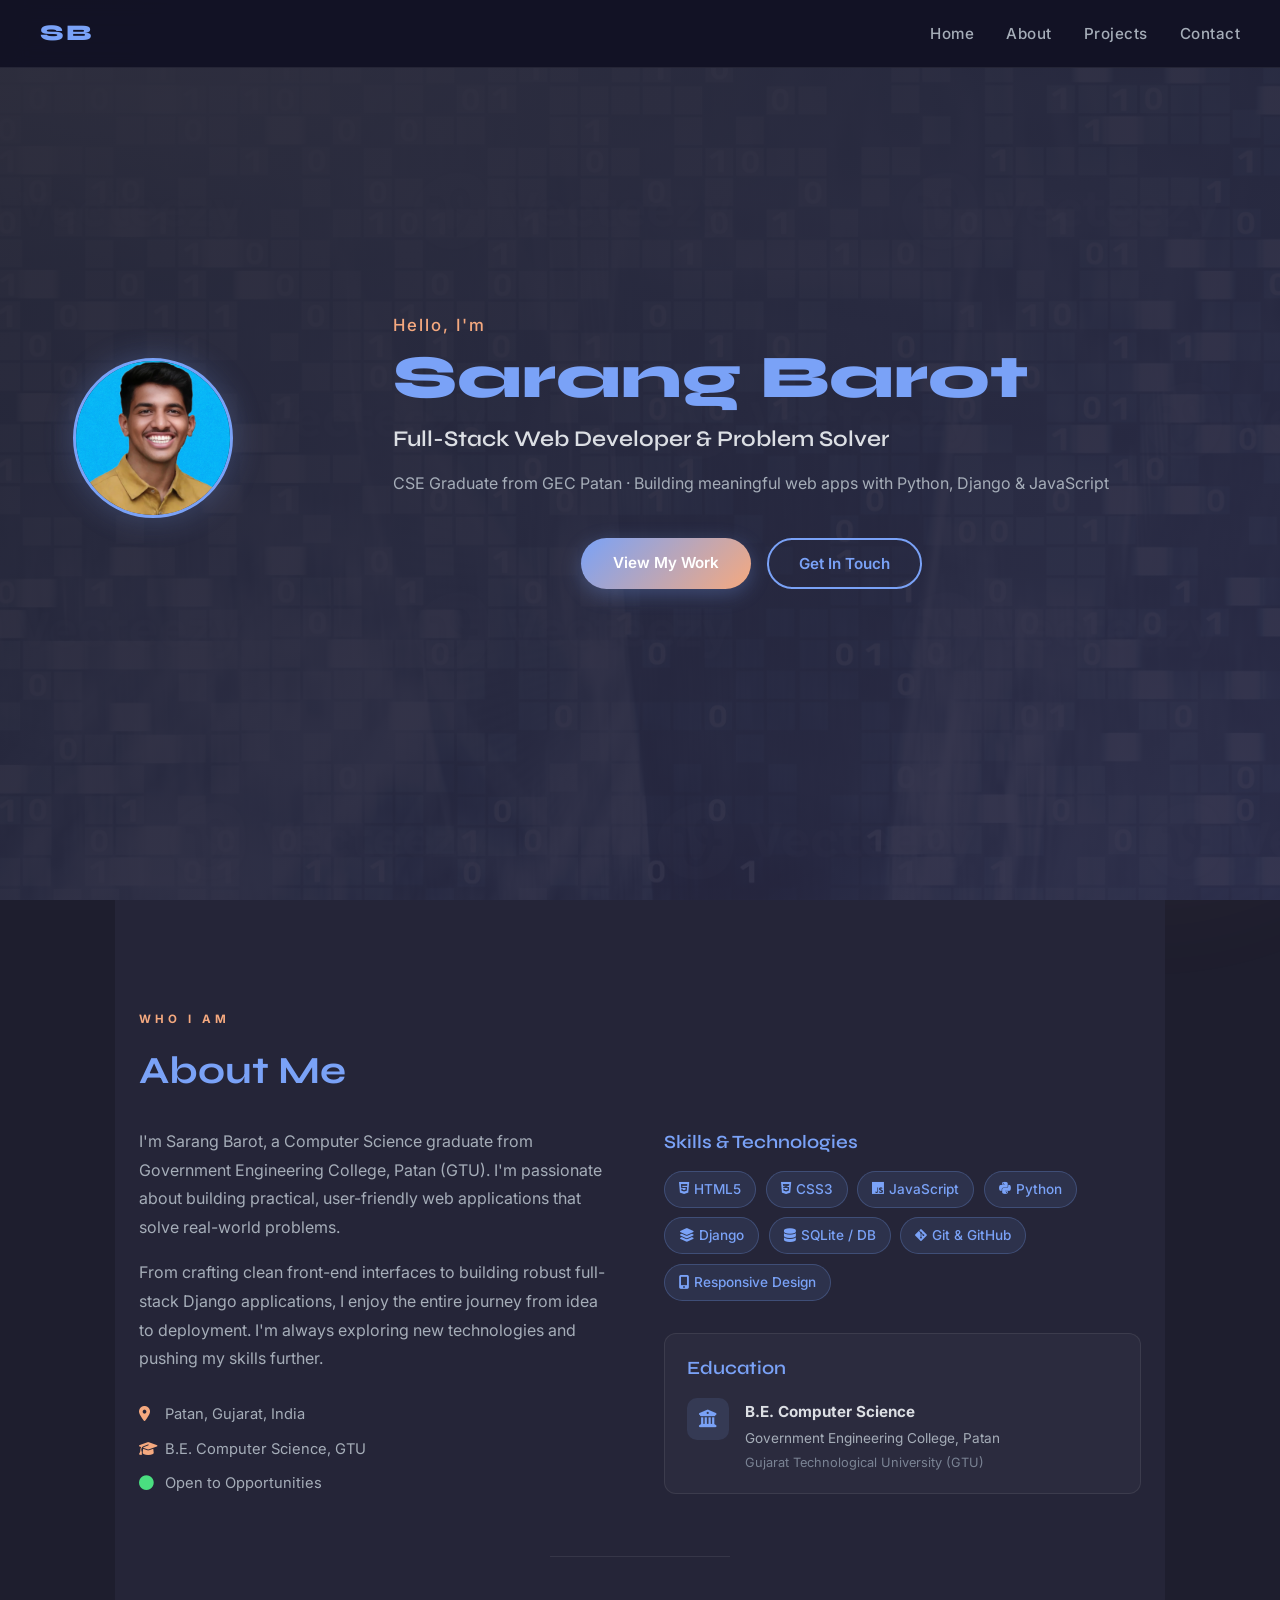
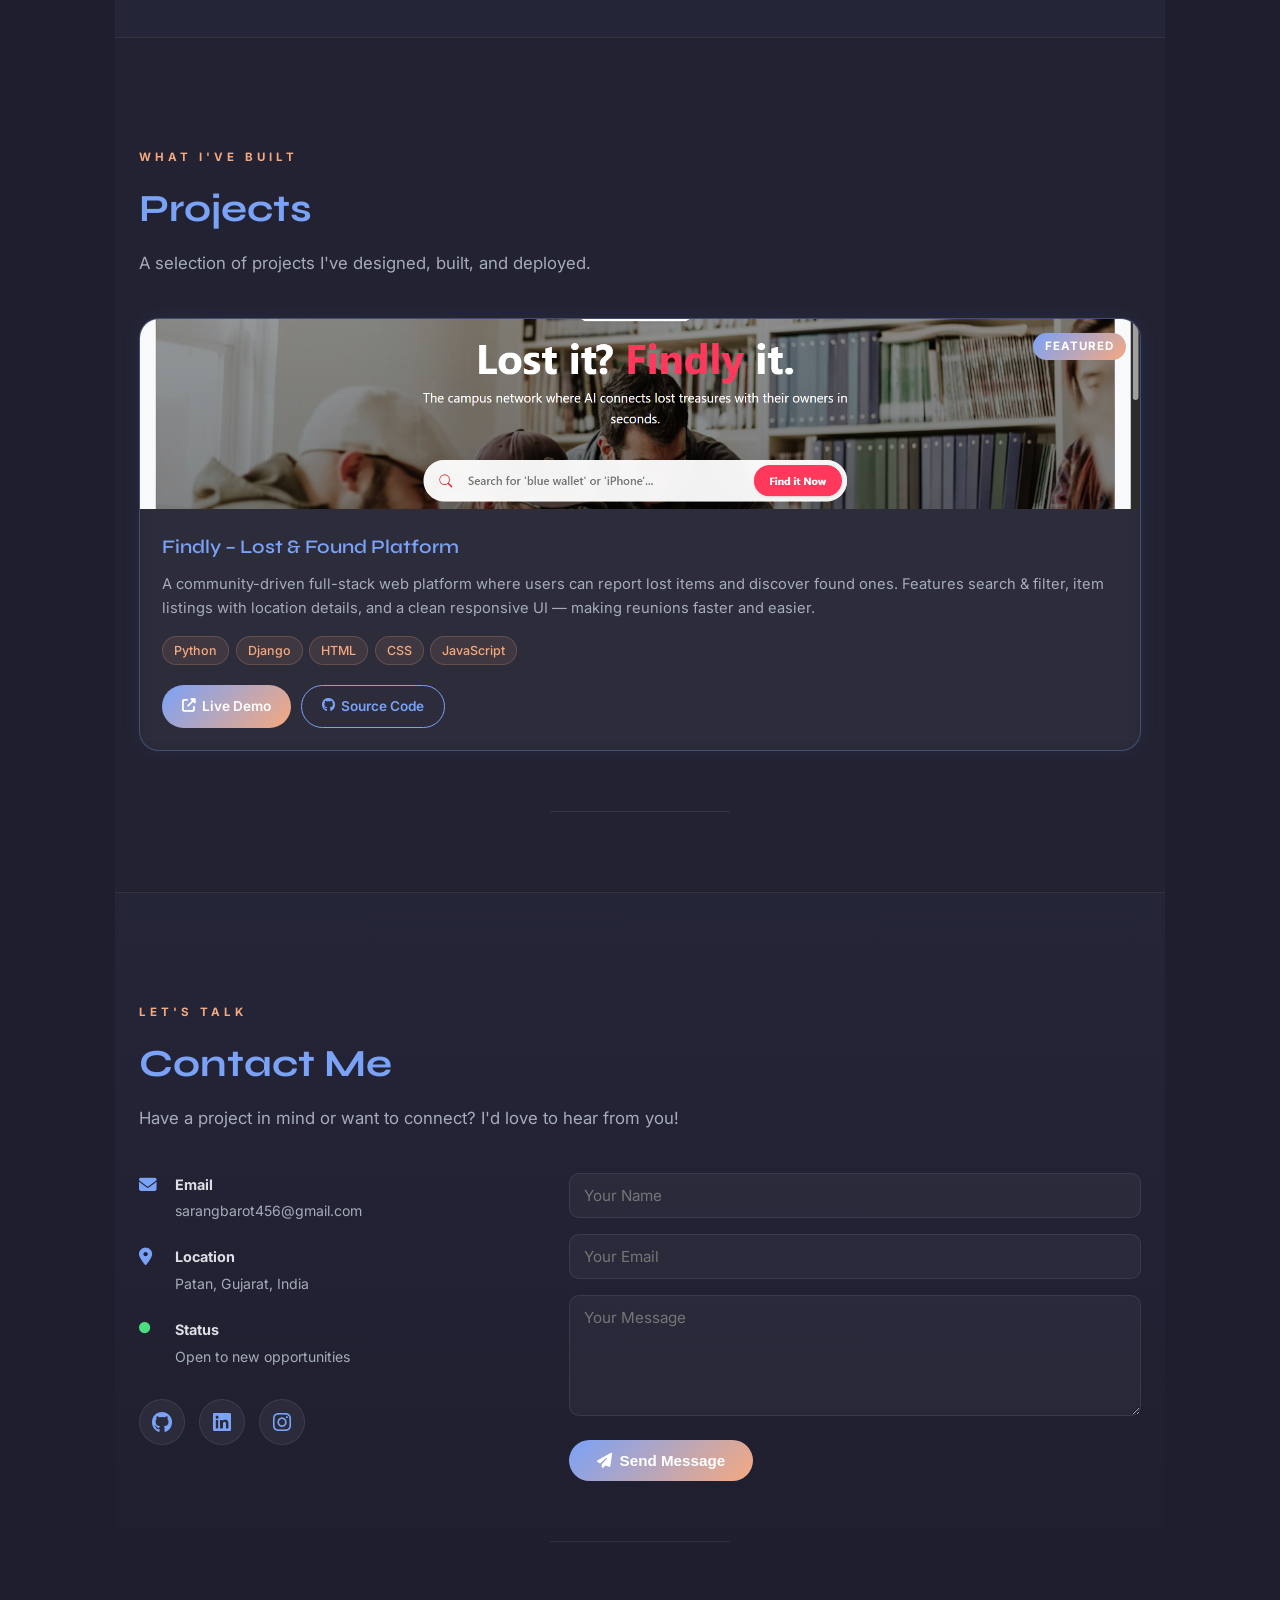
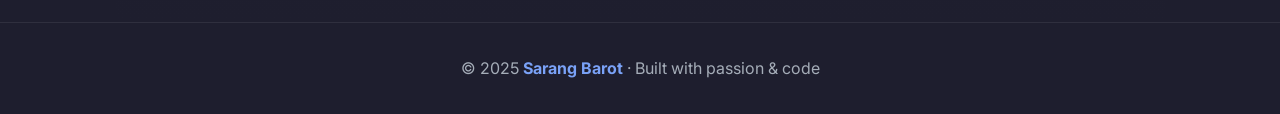
==== portfolio-site/index.html @ 04a5b18d "Initial commit" ====
<!DOCTYPE html>
<html lang="en">

<head>
  <meta charset="UTF-8" />
  <meta name="viewport" content="width=device-width, initial-scale=1.0" />
  <title>Sarang Barot – Web Developer</title>
  <link rel="stylesheet" href="CSS/styles.css" />
  <link rel="stylesheet" href="https://cdnjs.cloudflare.com/ajax/libs/font-awesome/6.4.0/css/all.min.css">
  <link href="https://fonts.googleapis.com/css2?family=Syne:wght@400;600;700;800&family=Inter:wght@300;400;500&display=swap" rel="stylesheet">
</head>

<body>

    <div class="bg-blur-circle-1"></div>
    <div class="bg-blur-circle-2"></div>

  <!-- NAVBAR -->
  <header>
    <div class="nav-brand">SB</div>
    <nav>
      <ul>
        <li><a href="#home">Home</a></li>
        <li><a href="#about">About</a></li>
        <li><a href="#projects">Projects</a></li>
        <li><a href="#contact">Contact</a></li>
      </ul>
    </nav>
  </header>

 <!-- HERO -->
<!-- HERO SECTION UPDATED -->
<section id="home" class="bg-hero hero-section">
  <div class="hero-content">
    <!-- 1. The Photo -->
    <img src="images/DP.png" alt="Sarang Barot" class="profile-photo" />

    <!-- 2. The Text Wrapper -->
    <div class="hero-text-wrapper">
      <p class="hero-greeting">Hello, I'm</p>
      <h1>Sarang Barot</h1>
      <p class="hero-tagline">Full-Stack Web Developer &amp; Problem Solver</p>
      <p class="hero-sub">CSE Graduate from GEC Patan &middot; Building meaningful web apps with Python, Django &amp; JavaScript</p>
      <div class="hero-cta">
        <a href="#projects" class="btn-primary">View My Work</a>
        <a href="#contact" class="btn-outline">Get In Touch</a>
      </div>
    </div>
  </div>
</section>

  <!-- ABOUT -->
  <section id="about" class="bg-dark-alt">
    <div class="section-label">WHO I AM</div>
    <h2>About Me</h2>
    <div class="about-grid">
      <div class="about-text">
        <p>
          I'm Sarang Barot, a Computer Science graduate from Government Engineering College, Patan (GTU). I'm
          passionate about building practical, user-friendly web applications that solve real-world problems.
        </p>
        <p style="margin-top:1rem;">
          From crafting clean front-end interfaces to building robust full-stack Django applications, I enjoy the
          entire journey from idea to deployment. I'm always exploring new technologies and pushing my skills further.
        </p>
        <div class="about-meta">
          <span><i class="fas fa-map-marker-alt"></i> Patan, Gujarat, India</span>
          <span><i class="fas fa-graduation-cap"></i> B.E. Computer Science, GTU</span>
          <span><i class="fas fa-circle available-dot"></i> Open to Opportunities</span>
        </div>
      </div>
      <div class="skills-side">
        <h3>Skills &amp; Technologies</h3>
        <div class="skill-tags">
          <span class="tag"><i class="fab fa-html5"></i> HTML5</span>
          <span class="tag"><i class="fab fa-css3-alt"></i> CSS3</span>
          <span class="tag"><i class="fab fa-js"></i> JavaScript</span>
          <span class="tag"><i class="fab fa-python"></i> Python</span>
          <span class="tag"><i class="fas fa-layer-group"></i> Django</span>
          <span class="tag"><i class="fas fa-database"></i> SQLite / DB</span>
          <span class="tag"><i class="fab fa-git-alt"></i> Git &amp; GitHub</span>
          <span class="tag"><i class="fas fa-mobile-alt"></i> Responsive Design</span>
        </div>
        <div class="education-box">
          <h3>Education</h3>
          <div class="edu-item">
            <div class="edu-icon"><i class="fas fa-university"></i></div>
            <div>
              <strong>B.E. Computer Science</strong>
              <p>Government Engineering College, Patan</p>
              <p class="edu-sub">Gujarat Technological University (GTU)</p>
            </div>
          </div>
        </div>
      </div>
    </div>
  </section>

  <!-- PROJECTS -->
  <section id="projects" class="bg-glass">
    <div class="section-label">WHAT I'VE BUILT</div>
    <h2>Projects</h2>
    <p class="section-sub">A selection of projects I've designed, built, and deployed.</p>

    <div class="project-list">

      <!-- Findly -->
      <div class="project-card featured">
        <div class="project-badge">Featured</div>
        <img src="images/home.png" alt="Findly Lost and Found Platform">
        <div class="project-body">
          <h3>Findly &ndash; Lost &amp; Found Platform</h3>
          <p>A community-driven full-stack web platform where users can report lost items and discover found ones.
            Features search &amp; filter, item listings with location details, and a clean responsive UI &mdash; making
            reunions faster and easier.</p>
          <div class="tech-stack">
            <span>Python</span>
            <span>Django</span>
            <span>HTML</span>
            <span>CSS</span>
            <span>JavaScript</span>
          </div>
          <div class="project-links">
            <a href="https://gem-findly.onrender.com/" target="_blank" class="btn">
              <i class="fas fa-external-link-alt"></i> Live Demo
            </a>
            <a href="https://github.com/sarang456/Gem_Findly" target="_blank" class="btn btn-ghost">
              <i class="fab fa-github"></i> Source Code
            </a>
          </div>
        </div>
      </div>

    </div>
  </section>

  <!-- CONTACT -->
  <section id="contact" class="bg-dark-alt">
    <div class="section-label">LET'S TALK</div>
    <h2>Contact Me</h2>
    <p class="section-sub">Have a project in mind or want to connect? I'd love to hear from you!</p>

    <div class="contact-grid">
      <div class="contact-info">
        <div class="contact-item">
          <i class="fas fa-envelope"></i>
          <div>
            <strong>Email</strong>
            <p>sarangbarot456@gmail.com</p>
          </div>
        </div>
        <div class="contact-item">
          <i class="fas fa-map-marker-alt"></i>
          <div>
            <strong>Location</strong>
            <p>Patan, Gujarat, India</p>
          </div>
        </div>
        <div class="contact-item">
          <i class="fas fa-circle available-dot" style="font-size:0.7rem; margin-top:5px;"></i>
          <div>
            <strong>Status</strong>
            <p>Open to new opportunities</p>
          </div>
        </div>
        <div class="social">
          <a href="https://github.com/sarang456" target="_blank" title="GitHub"><i class="fab fa-github"></i></a>
          <a href="https://linkedin.com/in/sarang-barot-cs2026/" target="_blank" title="LinkedIn"><i class="fab fa-linkedin"></i></a>
          <a href="https://instagram.com/sarang_barot_/" target="_blank" title="Instagram"><i class="fab fa-instagram"></i></a>
        </div>
      </div>

      <form id="contact-form">
        <input type="text" name="name" placeholder="Your Name" required />
        <input type="email" name="email" placeholder="Your Email" required />
        <textarea name="message" rows="5" placeholder="Your Message" required></textarea>
        <button type="submit"><i class="fas fa-paper-plane"></i> Send Message</button>
      </form>
    </div>
  </section>

  <footer>
    <p>&copy; 2025 <strong>Sarang Barot</strong> &middot; Built with passion &amp; code</p>
  </footer>

  <script src="JS/script.js"></script>
</body>

</html>
---- portfolio-site/CSS/styles.css ----
/* ===== RESET & ROOT ===== */
* {
  margin: 0;
  padding: 0;
  box-sizing: border-box;
}

html {
  scroll-behavior: smooth;
}

:root {
  --primary: #7aa2f7;
  --secondary: #f5a97f;
  --accent: #9ece6a;
  --bg-dark: #1e1e2e;
  --bg-alt: #252538;
  --text-light: #dcdfe4;
  --text-muted: #a5adb8;
  --border: rgba(255,255,255,0.08);
  --shadow: 0 8px 30px rgba(0,0,0,0.3);
  --font-display: 'Syne', sans-serif;
  --font-body: 'Inter', 'Segoe UI', sans-serif;
}

body {
  font-family: var(--font-body);
  background-color: var(--bg-dark);
  color: var(--text-light);
  line-height: 1.7;
}

h1, h2, h3 {
  font-family: var(--font-display);
}

h1 {
  font-size: clamp(2.4rem, 6vw, 3.8rem);
  color: var(--primary);
  font-weight: 800;
  line-height: 1.1;
}

h2 {
  font-size: clamp(1.6rem, 4vw, 2.4rem);
  color: var(--primary);
  font-weight: 700;
  margin-bottom: 0.5rem;
}

h3 {
  color: var(--primary);
  font-weight: 600;
  margin-bottom: 0.75rem;
}

p { font-size: 1rem; }

a {
  color: var(--primary);
  text-decoration: none;
  transition: color 0.3s;
}
a:hover { color: var(--secondary); }
ul { list-style: none; }

/* ===== HEADER / NAV ===== */
header {
  background: rgba(17, 17, 35, 0.92);
  backdrop-filter: blur(12px);
  padding: 0.9rem 2.5rem;
  position: fixed;
  top: 0; left: 0;
  width: 100%;
  z-index: 1000;
  display: flex;
  justify-content: space-between;
  align-items: center;
  border-bottom: 1px solid var(--border);
}

.nav-brand {
  font-family: var(--font-display);
  font-weight: 800;
  font-size: 1.4rem;
  color: var(--primary);
  letter-spacing: 2px;
}

nav ul {
  display: flex;
  gap: 2rem;
}

nav ul li a {
  color: var(--text-muted);
  font-weight: 500;
  font-size: 0.95rem;
  letter-spacing: 0.5px;
  transition: color 0.3s;
}
nav ul li a:hover { color: var(--primary); }

/* ===== SECTION SHARED ===== */
section {
  padding: 110px 24px 80px;
  max-width: 1050px;
  margin: auto;
  position: relative;
  animation: sectionFadeIn 0.9s ease both;
  opacity: 0;
}

.section-label {
  font-size: 0.72rem;
  font-weight: 700;
  letter-spacing: 4px;
  color: var(--secondary);
  margin-bottom: 0.5rem;
  text-transform: uppercase;
}

.section-sub {
  color: var(--text-muted);
  margin-bottom: 2.5rem;
  font-size: 1.05rem;
}

section::after {
  content: "";
  display: block;
  height: 1px;
  background: var(--border);
  margin: 60px auto 0;
  max-width: 180px;
}

/* ===== ANIMATIONS ===== */
@keyframes fadeInUp {
  from { transform: translateY(30px); opacity: 0; }
  to   { transform: translateY(0);    opacity: 1; }
}

@keyframes sectionFadeIn {
  from { transform: translateY(50px); opacity: 0; }
  to   { transform: translateY(0);    opacity: 1; }
}

/* ===== HERO ===== */
.hero-section {
  min-height: 100vh;
  display: flex;
  align-items: center;
  justify-content: center;
  padding-top: 80px;
  max-width: 100%;
}

.bg-hero {
  background: linear-gradient(to bottom right, rgba(30,30,46,0.93), rgba(42,42,70,0.93)),
    url('../images/hero-bg.jpg') no-repeat center/cover;
}

.hero-content {
  max-width: 1100px; /* Increased to give side-by-side more room */
  margin: auto;
  display: flex;
  align-items: center; /* Vertically centers photo and text */
  gap: 10rem; /* Space between photo and text */
  text-align: left; /* Align text to the left */
  animation: fadeInUp 1.2s ease both;
}

.hero-text-area {
  flex: 1; /* Takes up slightly more space than the image */
}

.hero-image-area {
  flex: 0.8;
  display: flex;
  justify-content: center;
}

/* Adjust the photo - remove the margin-bottom you had for centering */
.profile-photo {
  width: 280px; /* Slightly larger for the side-layout */
  height: 280px;
  border-radius: 50%;
  object-fit: cover;
  border: 4px solid var(--primary);
  box-shadow: 0 0 40px rgba(122, 162, 247, 0.2);
  margin-bottom: 0; /* Removed margin-bottom since it's now side-by-side */
  flex-shrink: 0; /* Prevents the photo from squishing */ 
}

/* Adjust buttons to align left */
.hero-cta {
  justify-content: flex-start;
}

/* RESPONSIVE: Stack them back on mobile */
@media (max-width: 900px) {
  .hero-content.split-layout {
    flex-direction: column; /* Text on top, image below (or vice versa) */
    text-align: center;
    gap: 2rem;
  }
  
  .hero-cta {
    justify-content: center;
  }

  .profile-photo {
    width: 200px;
    height: 200px;
  }
}

.hero-greeting {
  font-size: 1.05rem;
  color: var(--secondary);
  letter-spacing: 2px;
  margin-bottom: 0.4rem;
  font-weight: 500;
}

.hero-tagline {
  font-family: var(--font-display);
  font-size: clamp(1.1rem, 3vw, 1.4rem);
  color: var(--text-light);
  font-weight: 600;
  margin: 0.5rem 0 0.75rem;
}

.hero-sub {
  font-size: 1rem;
  color: var(--text-muted);
  margin-bottom: 2.5rem;
  line-height: 1.7;
}

.profile-photo {
  width: 160px;
  height: 160px;
  border-radius: 50%;
  object-fit: cover;
  border: 3px solid var(--primary);
  box-shadow: 0 0 30px rgba(122, 162, 247, 0.25);
  margin-bottom: 1.5rem;
}

.hero-cta {
  display: flex;
  gap: 1rem;
  justify-content: center;
  flex-wrap: wrap;
}

.btn-primary {
  background: linear-gradient(135deg, var(--primary), var(--secondary));
  color: #fff;
  padding: 12px 32px;
  border-radius: 50px;
  font-weight: 600;
  font-size: 0.95rem;
  transition: transform 0.3s, box-shadow 0.3s;
  box-shadow: 0 5px 20px rgba(122,162,247,0.3);
  position: relative;
  overflow: hidden;
  z-index: 1;
}
.btn-primary:hover {
  transform: translateY(-3px);
  box-shadow: 0 10px 30px rgba(122,162,247,0.4);
  color: #fff;
}

.btn-primary::after {
  content: "";
  position: absolute;
  top: -50%;
  left: -60%;
  width: 50px;
  height: 200%;
  background: rgba(255, 255, 255, 0.2);
  transform: rotate(25deg);
  transition: all 0.5s;
  z-index: -1;
}

.btn-primary:hover::after {
  left: 120%;
}

.btn-outline {
  border: 2px solid var(--primary);
  color: var(--primary);
  padding: 11px 30px;
  border-radius: 50px;
  font-weight: 600;
  font-size: 0.95rem;
  transition: all 0.3s;
}
.btn-outline:hover {
  background: var(--primary);
  color: #1e1e2e;
  transform: translateY(-3px);
}

/* ===== ABOUT ===== */
.bg-dark-alt { background-color: #252538; }

.about-grid {
  display: grid;
  grid-template-columns: 1fr 1fr;
  gap: 3rem;
  align-items: start;
  margin-top: 1.5rem;
}

.about-text p { color: var(--text-muted); line-height: 1.8; }

.about-meta {
  display: flex;
  flex-direction: column;
  gap: 0.6rem;
  margin-top: 1.8rem;
}

.about-meta span {
  display: flex;
  align-items: center;
  gap: 0.6rem;
  font-size: 0.92rem;
  color: var(--text-muted);
}

.about-meta i {
  color: var(--secondary);
  width: 16px;
}

.available-dot { color: #4ade80 !important; }

/* SKILLS */
.skill-tags {
  display: flex;
  flex-wrap: wrap;
  gap: 0.6rem;
  margin-bottom: 2rem;
}

.tag {
  background: rgba(122,162,247,0.1);
  border: 1px solid rgba(122,162,247,0.25);
  color: var(--primary);
  padding: 6px 14px;
  border-radius: 20px;
  font-size: 0.85rem;
  font-weight: 500;
  display: flex;
  align-items: center;
  gap: 5px;
  transition: background 0.3s, transform 0.2s;
}
.tag:hover {
  background: rgba(122,162,247,0.2);
  transform: translateY(-2px);
}

/* EDUCATION */
.education-box {
  background: rgba(255,255,255,0.03);
  border: 1px solid var(--border);
  border-radius: 12px;
  padding: 1.2rem 1.4rem;
  margin-top: 0.5rem;
}

.edu-item {
  display: flex;
  gap: 1rem;
  align-items: flex-start;
  margin-top: 0.8rem;
}

.edu-icon {
  width: 42px;
  height: 42px;
  background: rgba(122,162,247,0.12);
  border-radius: 10px;
  display: flex;
  align-items: center;
  justify-content: center;
  color: var(--primary);
  flex-shrink: 0;
  font-size: 1.1rem;
}

.edu-item strong { color: var(--text-light); font-size: 0.95rem; }
.edu-item p { color: var(--text-muted); font-size: 0.85rem; margin-top: 2px; }
.edu-sub { color: #7a8394 !important; font-size: 0.8rem !important; }

/* ===== PROJECTS ===== */
.bg-glass {
  background: rgba(255,255,255,0.02);
  backdrop-filter: blur(4px);
  border-top: 1px solid var(--border);
  border-bottom: 1px solid var(--border);
}

.project-list {
  display: grid;
  grid-template-columns: repeat(auto-fit, minmax(290px, 1fr));
  gap: 28px;
  margin-top: 1rem;
}

.project-card {
  background: rgba(255, 255, 255, 0.03);
  backdrop-filter: blur(10px);
  /* Thin, semi-transparent border creates a "glass" edge */
  border: 1px solid rgba(255, 255, 255, 0.1);
  border-radius: 20px; /* Softer corners */
  transition: all 0.4s cubic-bezier(0.175, 0.885, 0.32, 1.275);
  overflow: hidden;
  position: relative;
}

.project-card:hover {
  transform: translateY(-12px) scale(1.02);
  border-color: var(--primary);
  /* A glow that matches your primary color */
  box-shadow: 0 20px 40px rgba(0, 0, 0, 0.4), 0 0 20px rgba(122, 162, 247, 0.2);
}

.project-card.featured {
  border-color: rgba(122,162,247,0.3);
  box-shadow: 0 0 20px rgba(122,162,247,0.08);
}

.project-badge {
  position: absolute;
  top: 14px; right: 14px;
  background: linear-gradient(135deg, var(--primary), var(--secondary));
  color: #fff;
  font-size: 0.72rem;
  font-weight: 700;
  letter-spacing: 1px;
  text-transform: uppercase;
  padding: 4px 12px;
  border-radius: 20px;
}

.project-card img {
  width: 100%;
  height: 190px;
  object-fit: cover;
  display: block;
}

.project-body {
  padding: 1.4rem;
}

.project-body h3 {
  font-size: 1.2rem;
  margin-bottom: 0.5rem;
}

.project-body p {
  font-size: 0.92rem;
  color: var(--text-muted);
  line-height: 1.65;
  margin-bottom: 1rem;
}

.tech-stack {
  display: flex;
  flex-wrap: wrap;
  gap: 0.4rem;
  margin-bottom: 1.2rem;
}

.tech-stack span {
  background: rgba(245,169,127,0.1);
  border: 1px solid rgba(245,169,127,0.2);
  color: var(--secondary);
  padding: 3px 11px;
  border-radius: 20px;
  font-size: 0.78rem;
  font-weight: 500;
}

.project-links {
  display: flex;
  gap: 0.6rem;
  flex-wrap: wrap;
}

.btn {
  display: inline-flex;
  align-items: center;
  gap: 6px;
  padding: 9px 20px;
  background: linear-gradient(135deg, var(--primary), var(--secondary));
  color: #fff;
  border-radius: 30px;
  font-size: 0.85rem;
  font-weight: 600;
  transition: transform 0.3s, box-shadow 0.3s;
}
.btn:hover { transform: scale(1.05); color: #fff; box-shadow: 0 5px 15px rgba(0,0,0,0.2); }

.btn-ghost {
  background: transparent;
  border: 1px solid var(--primary);
  color: var(--primary);
}
.btn-ghost:hover { background: rgba(122,162,247,0.1); color: var(--primary); }

/* ===== CONTACT ===== */
#contact.bg-dark-alt {
  background: linear-gradient(to top, #1e1e2e, #252538);
}

.contact-grid {
  display: grid;
  grid-template-columns: 1fr 1.5fr;
  gap: 3rem;
  margin-top: 1.5rem;
  align-items: start;
}

.contact-info {
  display: flex;
  flex-direction: column;
  gap: 1.4rem;
}

.contact-item {
  display: flex;
  gap: 1rem;
  align-items: flex-start;
}

.contact-item i {
  color: var(--primary);
  font-size: 1.1rem;
  margin-top: 3px;
  width: 20px;
}

.contact-item strong { color: var(--text-light); font-size: 0.9rem; display: block; }
.contact-item p { color: var(--text-muted); font-size: 0.88rem; margin-top: 2px; }

form input,
form textarea {
  width: 100%;
  padding: 12px 14px;
  margin-bottom: 1rem;
  border: 1px solid var(--border);
  border-radius: 10px;
  background: rgba(255,255,255,0.04);
  color: var(--text-light);
  font-family: var(--font-body);
  font-size: 0.95rem;
  transition: border-color 0.3s;
  outline: none;
}

form input:focus,
form textarea:focus {
  border-color: var(--primary);
  background: rgba(122,162,247,0.05);
}

form button {
  background: linear-gradient(135deg, var(--primary), var(--secondary));
  color: #fff;
  padding: 12px 28px;
  border: none;
  border-radius: 30px;
  font-size: 0.95rem;
  font-weight: 600;
  cursor: pointer;
  display: inline-flex;
  align-items: center;
  gap: 8px;
  transition: transform 0.3s, box-shadow 0.3s;
}
form button:hover {
  transform: translateY(-2px);
  box-shadow: 0 8px 20px rgba(122,162,247,0.3);
}

/* SOCIAL */
.social {
  display: flex;
  gap: 14px;
  margin-top: 0.5rem;
}

.social a {
  width: 46px;
  height: 46px;
  display: flex;
  align-items: center;
  justify-content: center;
  font-size: 1.3rem;
  background: rgba(255,255,255,0.05);
  border: 1px solid var(--border);
  border-radius: 50%;
  color: var(--primary);
  transition: transform 0.3s, background 0.3s;
}
.social a:hover {
  color: var(--secondary);
  background: rgba(255,255,255,0.1);
  transform: scale(1.2) translateY(-3px);
}

/* ===== FOOTER ===== */
footer {
  text-align: center;
  padding: 2rem 1rem;
  color: var(--text-muted);
  font-size: 0.88rem;
  border-top: 1px solid var(--border);
}

footer strong { color: var(--primary); }

/* ===== RESPONSIVE ===== */
@media (max-width: 768px) {
  header { padding: 0.8rem 1.2rem; }

  nav ul { gap: 1.2rem; }
  nav ul li a { font-size: 0.85rem; }

  .about-grid,
  .contact-grid { grid-template-columns: 1fr; gap: 2rem; }

  .project-list { grid-template-columns: 1fr; }

  .hero-content { padding: 0 1rem; }

  section { padding: 90px 16px 60px; }
}

.bg-blur-circle-1, .bg-blur-circle-2 {
  position: fixed;
  width: 400px;
  height: 400px;
  border-radius: 50%;
  filter: blur(100px);
  z-index: -1;
  opacity: 0.15;
  pointer-events: none;
}

.bg-blur-circle-1 {
  background: var(--primary);
  top: -10%;
  left: -10%;
  animation: float 20s infinite alternate;
}

.bg-blur-circle-2 {
  background: var(--secondary);
  bottom: 10%;
  right: -5%;
  animation: float 25s infinite alternate-reverse;
}

@keyframes float {
  from { transform: translate(0, 0); }
  to { transform: translate(100px, 50px); }
}


/* Custom Scrollbar */
::-webkit-scrollbar {
  width: 10px;
}

::-webkit-scrollbar-track {
  background: var(--bg-dark);
}

::-webkit-scrollbar-thumb {
  background: #3b4261; /* Subtle blue-grey */
  border-radius: 10px;
  border: 2px solid var(--bg-dark);
}

::-webkit-scrollbar-thumb:hover {
  background: var(--primary);
}

/* Selection Color */
::selection {
  background: var(--primary);
  color: var(--bg-dark);
}
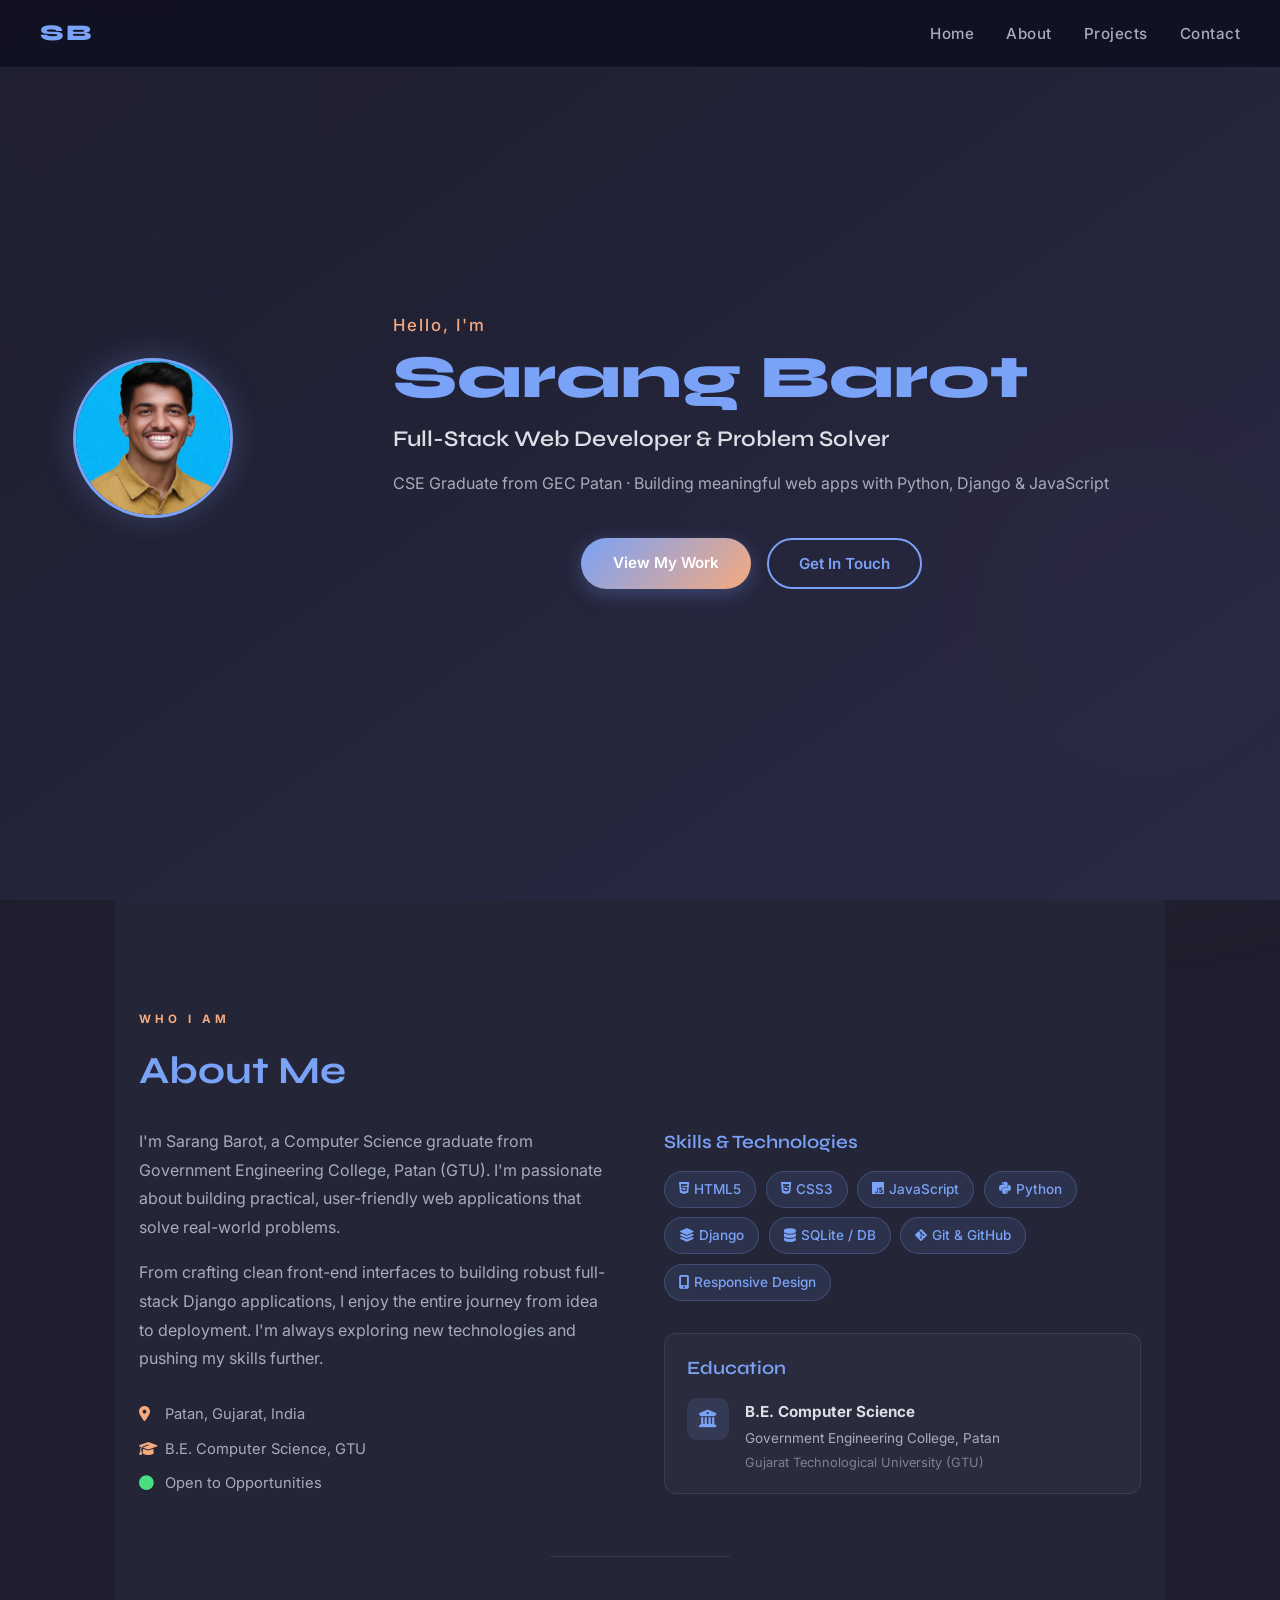
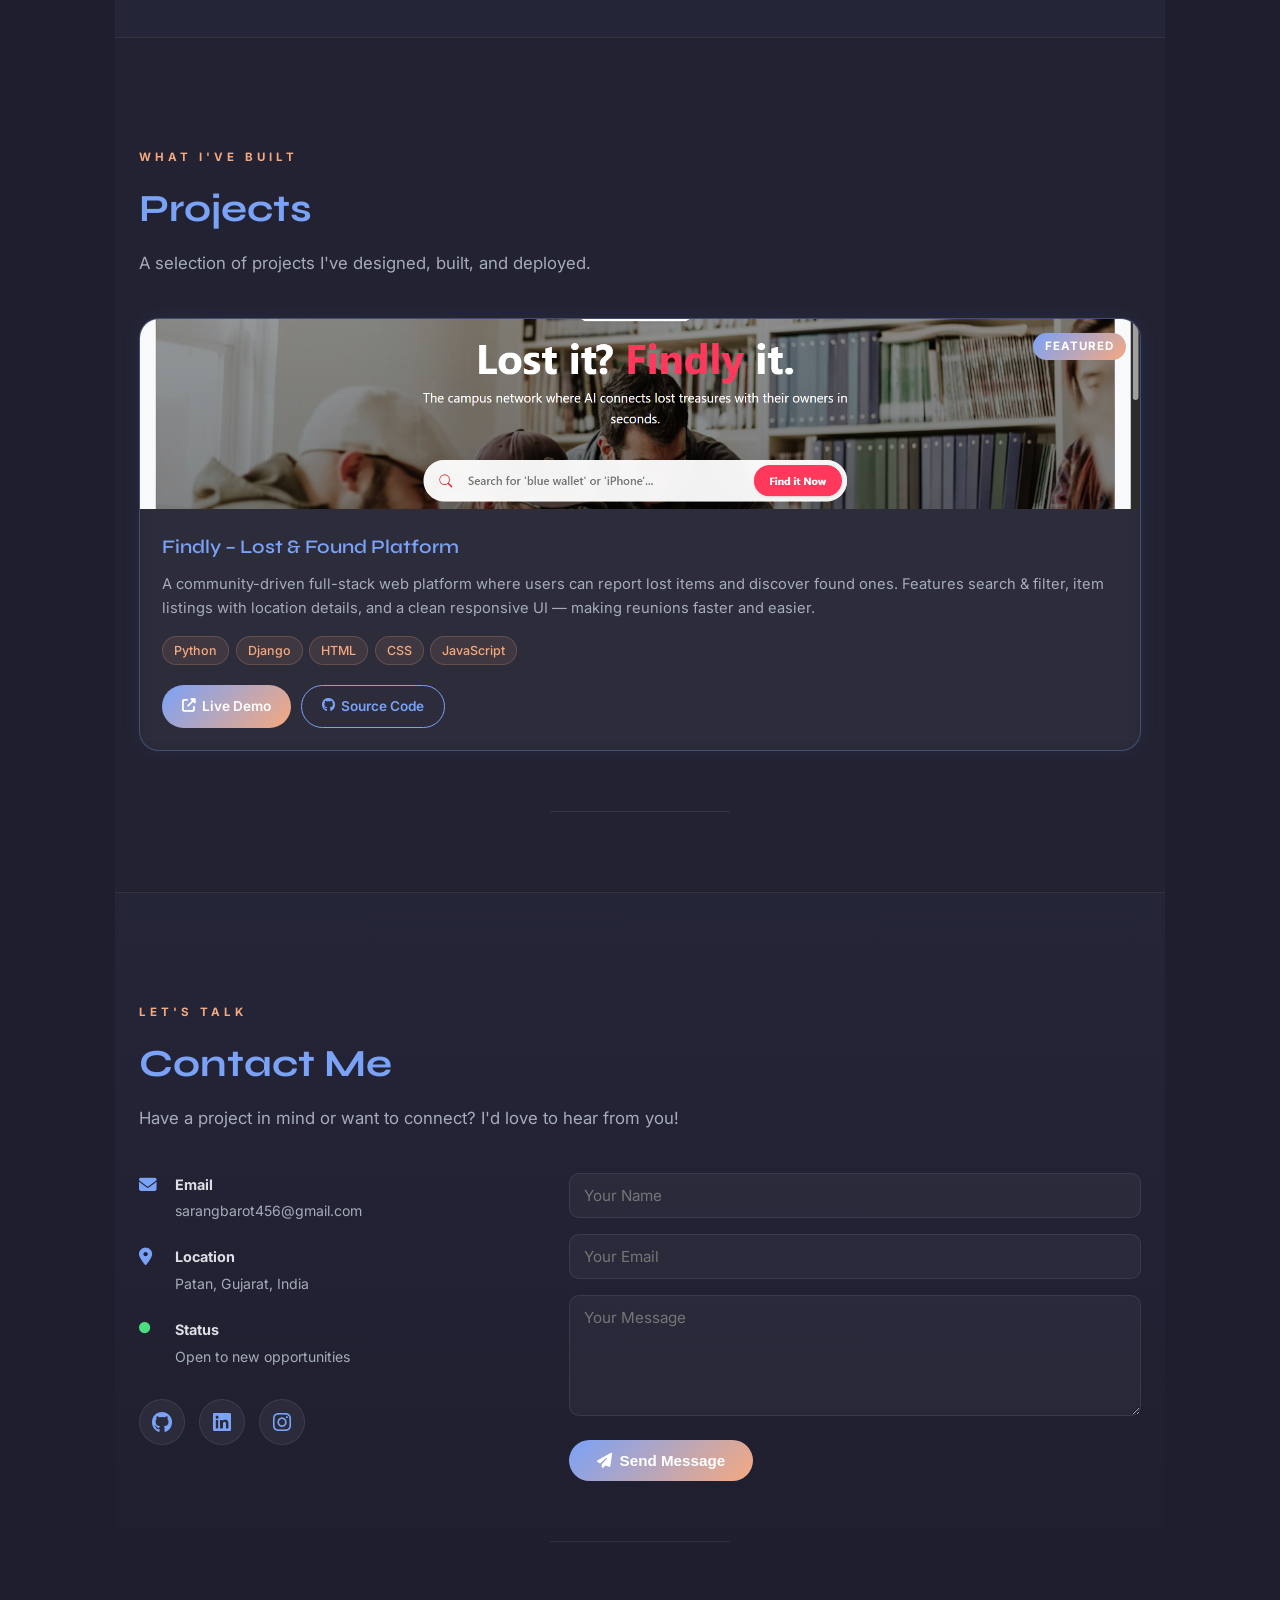
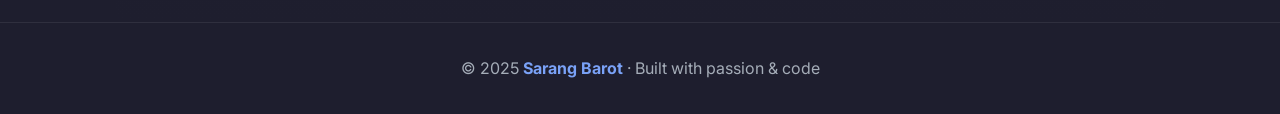
==== commit 68894505: "changes in file location" ====
--- a/portfolio-site/index.html
+++ b/portfolio-site/index.html
@@ -5,7 +5,7 @@
   <meta charset="UTF-8" />
   <meta name="viewport" content="width=device-width, initial-scale=1.0" />
   <title>Sarang Barot – Web Developer</title>
-  <link rel="stylesheet" href="CSS/styles.css" />
+  <link rel="stylesheet" href="styles.css" />
   <link rel="stylesheet" href="https://cdnjs.cloudflare.com/ajax/libs/font-awesome/6.4.0/css/all.min.css">
   <link href="https://fonts.googleapis.com/css2?family=Syne:wght@400;600;700;800&family=Inter:wght@300;400;500&display=swap" rel="stylesheet">
 </head>
@@ -183,7 +183,7 @@
     <p>&copy; 2025 <strong>Sarang Barot</strong> &middot; Built with passion &amp; code</p>
   </footer>
 
-  <script src="JS/script.js"></script>
+  <script src="script.js"></script>
 </body>
 
 </html>
--- a/portfolio-site/styles.css
+++ b/portfolio-site/styles.css
@@ -0,0 +1,705 @@
+/* ===== RESET & ROOT ===== */
+* {
+  margin: 0;
+  padding: 0;
+  box-sizing: border-box;
+}
+
+html {
+  scroll-behavior: smooth;
+}
+
+:root {
+  --primary: #7aa2f7;
+  --secondary: #f5a97f;
+  --accent: #9ece6a;
+  --bg-dark: #1e1e2e;
+  --bg-alt: #252538;
+  --text-light: #dcdfe4;
+  --text-muted: #a5adb8;
+  --border: rgba(255,255,255,0.08);
+  --shadow: 0 8px 30px rgba(0,0,0,0.3);
+  --font-display: 'Syne', sans-serif;
+  --font-body: 'Inter', 'Segoe UI', sans-serif;
+}
+
+body {
+  font-family: var(--font-body);
+  background-color: var(--bg-dark);
+  color: var(--text-light);
+  line-height: 1.7;
+}
+
+h1, h2, h3 {
+  font-family: var(--font-display);
+}
+
+h1 {
+  font-size: clamp(2.4rem, 6vw, 3.8rem);
+  color: var(--primary);
+  font-weight: 800;
+  line-height: 1.1;
+}
+
+h2 {
+  font-size: clamp(1.6rem, 4vw, 2.4rem);
+  color: var(--primary);
+  font-weight: 700;
+  margin-bottom: 0.5rem;
+}
+
+h3 {
+  color: var(--primary);
+  font-weight: 600;
+  margin-bottom: 0.75rem;
+}
+
+p { font-size: 1rem; }
+
+a {
+  color: var(--primary);
+  text-decoration: none;
+  transition: color 0.3s;
+}
+a:hover { color: var(--secondary); }
+ul { list-style: none; }
+
+/* ===== HEADER / NAV ===== */
+header {
+  background: rgba(17, 17, 35, 0.92);
+  backdrop-filter: blur(12px);
+  padding: 0.9rem 2.5rem;
+  position: fixed;
+  top: 0; left: 0;
+  width: 100%;
+  z-index: 1000;
+  display: flex;
+  justify-content: space-between;
+  align-items: center;
+  border-bottom: 1px solid var(--border);
+}
+
+.nav-brand {
+  font-family: var(--font-display);
+  font-weight: 800;
+  font-size: 1.4rem;
+  color: var(--primary);
+  letter-spacing: 2px;
+}
+
+nav ul {
+  display: flex;
+  gap: 2rem;
+}
+
+nav ul li a {
+  color: var(--text-muted);
+  font-weight: 500;
+  font-size: 0.95rem;
+  letter-spacing: 0.5px;
+  transition: color 0.3s;
+}
+nav ul li a:hover { color: var(--primary); }
+
+/* ===== SECTION SHARED ===== */
+section {
+  padding: 110px 24px 80px;
+  max-width: 1050px;
+  margin: auto;
+  position: relative;
+  animation: sectionFadeIn 0.9s ease both;
+  opacity: 0;
+}
+
+.section-label {
+  font-size: 0.72rem;
+  font-weight: 700;
+  letter-spacing: 4px;
+  color: var(--secondary);
+  margin-bottom: 0.5rem;
+  text-transform: uppercase;
+}
+
+.section-sub {
+  color: var(--text-muted);
+  margin-bottom: 2.5rem;
+  font-size: 1.05rem;
+}
+
+section::after {
+  content: "";
+  display: block;
+  height: 1px;
+  background: var(--border);
+  margin: 60px auto 0;
+  max-width: 180px;
+}
+
+/* ===== ANIMATIONS ===== */
+@keyframes fadeInUp {
+  from { transform: translateY(30px); opacity: 0; }
+  to   { transform: translateY(0);    opacity: 1; }
+}
+
+@keyframes sectionFadeIn {
+  from { transform: translateY(50px); opacity: 0; }
+  to   { transform: translateY(0);    opacity: 1; }
+}
+
+/* ===== HERO ===== */
+.hero-section {
+  min-height: 100vh;
+  display: flex;
+  align-items: center;
+  justify-content: center;
+  padding-top: 80px;
+  max-width: 100%;
+}
+
+.bg-hero {
+  background: linear-gradient(to bottom right, rgba(30,30,46,0.93), rgba(42,42,70,0.93)),
+    url('../images/hero-bg.jpg') no-repeat center/cover;
+}
+
+.hero-content {
+  max-width: 1100px; /* Increased to give side-by-side more room */
+  margin: auto;
+  display: flex;
+  align-items: center; /* Vertically centers photo and text */
+  gap: 10rem; /* Space between photo and text */
+  text-align: left; /* Align text to the left */
+  animation: fadeInUp 1.2s ease both;
+}
+
+.hero-text-area {
+  flex: 1; /* Takes up slightly more space than the image */
+}
+
+.hero-image-area {
+  flex: 0.8;
+  display: flex;
+  justify-content: center;
+}
+
+/* Adjust the photo - remove the margin-bottom you had for centering */
+.profile-photo {
+  width: 280px; /* Slightly larger for the side-layout */
+  height: 280px;
+  border-radius: 50%;
+  object-fit: cover;
+  border: 4px solid var(--primary);
+  box-shadow: 0 0 40px rgba(122, 162, 247, 0.2);
+  margin-bottom: 0; /* Removed margin-bottom since it's now side-by-side */
+  flex-shrink: 0; /* Prevents the photo from squishing */ 
+}
+
+/* Adjust buttons to align left */
+.hero-cta {
+  justify-content: flex-start;
+}
+
+/* RESPONSIVE: Stack them back on mobile */
+@media (max-width: 900px) {
+  .hero-content.split-layout {
+    flex-direction: column; /* Text on top, image below (or vice versa) */
+    text-align: center;
+    gap: 2rem;
+  }
+  
+  .hero-cta {
+    justify-content: center;
+  }
+
+  .profile-photo {
+    width: 200px;
+    height: 200px;
+  }
+}
+
+.hero-greeting {
+  font-size: 1.05rem;
+  color: var(--secondary);
+  letter-spacing: 2px;
+  margin-bottom: 0.4rem;
+  font-weight: 500;
+}
+
+.hero-tagline {
+  font-family: var(--font-display);
+  font-size: clamp(1.1rem, 3vw, 1.4rem);
+  color: var(--text-light);
+  font-weight: 600;
+  margin: 0.5rem 0 0.75rem;
+}
+
+.hero-sub {
+  font-size: 1rem;
+  color: var(--text-muted);
+  margin-bottom: 2.5rem;
+  line-height: 1.7;
+}
+
+.profile-photo {
+  width: 160px;
+  height: 160px;
+  border-radius: 50%;
+  object-fit: cover;
+  border: 3px solid var(--primary);
+  box-shadow: 0 0 30px rgba(122, 162, 247, 0.25);
+  margin-bottom: 1.5rem;
+}
+
+.hero-cta {
+  display: flex;
+  gap: 1rem;
+  justify-content: center;
+  flex-wrap: wrap;
+}
+
+.btn-primary {
+  background: linear-gradient(135deg, var(--primary), var(--secondary));
+  color: #fff;
+  padding: 12px 32px;
+  border-radius: 50px;
+  font-weight: 600;
+  font-size: 0.95rem;
+  transition: transform 0.3s, box-shadow 0.3s;
+  box-shadow: 0 5px 20px rgba(122,162,247,0.3);
+  position: relative;
+  overflow: hidden;
+  z-index: 1;
+}
+.btn-primary:hover {
+  transform: translateY(-3px);
+  box-shadow: 0 10px 30px rgba(122,162,247,0.4);
+  color: #fff;
+}
+
+.btn-primary::after {
+  content: "";
+  position: absolute;
+  top: -50%;
+  left: -60%;
+  width: 50px;
+  height: 200%;
+  background: rgba(255, 255, 255, 0.2);
+  transform: rotate(25deg);
+  transition: all 0.5s;
+  z-index: -1;
+}
+
+.btn-primary:hover::after {
+  left: 120%;
+}
+
+.btn-outline {
+  border: 2px solid var(--primary);
+  color: var(--primary);
+  padding: 11px 30px;
+  border-radius: 50px;
+  font-weight: 600;
+  font-size: 0.95rem;
+  transition: all 0.3s;
+}
+.btn-outline:hover {
+  background: var(--primary);
+  color: #1e1e2e;
+  transform: translateY(-3px);
+}
+
+/* ===== ABOUT ===== */
+.bg-dark-alt { background-color: #252538; }
+
+.about-grid {
+  display: grid;
+  grid-template-columns: 1fr 1fr;
+  gap: 3rem;
+  align-items: start;
+  margin-top: 1.5rem;
+}
+
+.about-text p { color: var(--text-muted); line-height: 1.8; }
+
+.about-meta {
+  display: flex;
+  flex-direction: column;
+  gap: 0.6rem;
+  margin-top: 1.8rem;
+}
+
+.about-meta span {
+  display: flex;
+  align-items: center;
+  gap: 0.6rem;
+  font-size: 0.92rem;
+  color: var(--text-muted);
+}
+
+.about-meta i {
+  color: var(--secondary);
+  width: 16px;
+}
+
+.available-dot { color: #4ade80 !important; }
+
+/* SKILLS */
+.skill-tags {
+  display: flex;
+  flex-wrap: wrap;
+  gap: 0.6rem;
+  margin-bottom: 2rem;
+}
+
+.tag {
+  background: rgba(122,162,247,0.1);
+  border: 1px solid rgba(122,162,247,0.25);
+  color: var(--primary);
+  padding: 6px 14px;
+  border-radius: 20px;
+  font-size: 0.85rem;
+  font-weight: 500;
+  display: flex;
+  align-items: center;
+  gap: 5px;
+  transition: background 0.3s, transform 0.2s;
+}
+.tag:hover {
+  background: rgba(122,162,247,0.2);
+  transform: translateY(-2px);
+}
+
+/* EDUCATION */
+.education-box {
+  background: rgba(255,255,255,0.03);
+  border: 1px solid var(--border);
+  border-radius: 12px;
+  padding: 1.2rem 1.4rem;
+  margin-top: 0.5rem;
+}
+
+.edu-item {
+  display: flex;
+  gap: 1rem;
+  align-items: flex-start;
+  margin-top: 0.8rem;
+}
+
+.edu-icon {
+  width: 42px;
+  height: 42px;
+  background: rgba(122,162,247,0.12);
+  border-radius: 10px;
+  display: flex;
+  align-items: center;
+  justify-content: center;
+  color: var(--primary);
+  flex-shrink: 0;
+  font-size: 1.1rem;
+}
+
+.edu-item strong { color: var(--text-light); font-size: 0.95rem; }
+.edu-item p { color: var(--text-muted); font-size: 0.85rem; margin-top: 2px; }
+.edu-sub { color: #7a8394 !important; font-size: 0.8rem !important; }
+
+/* ===== PROJECTS ===== */
+.bg-glass {
+  background: rgba(255,255,255,0.02);
+  backdrop-filter: blur(4px);
+  border-top: 1px solid var(--border);
+  border-bottom: 1px solid var(--border);
+}
+
+.project-list {
+  display: grid;
+  grid-template-columns: repeat(auto-fit, minmax(290px, 1fr));
+  gap: 28px;
+  margin-top: 1rem;
+}
+
+.project-card {
+  background: rgba(255, 255, 255, 0.03);
+  backdrop-filter: blur(10px);
+  /* Thin, semi-transparent border creates a "glass" edge */
+  border: 1px solid rgba(255, 255, 255, 0.1);
+  border-radius: 20px; /* Softer corners */
+  transition: all 0.4s cubic-bezier(0.175, 0.885, 0.32, 1.275);
+  overflow: hidden;
+  position: relative;
+}
+
+.project-card:hover {
+  transform: translateY(-12px) scale(1.02);
+  border-color: var(--primary);
+  /* A glow that matches your primary color */
+  box-shadow: 0 20px 40px rgba(0, 0, 0, 0.4), 0 0 20px rgba(122, 162, 247, 0.2);
+}
+
+.project-card.featured {
+  border-color: rgba(122,162,247,0.3);
+  box-shadow: 0 0 20px rgba(122,162,247,0.08);
+}
+
+.project-badge {
+  position: absolute;
+  top: 14px; right: 14px;
+  background: linear-gradient(135deg, var(--primary), var(--secondary));
+  color: #fff;
+  font-size: 0.72rem;
+  font-weight: 700;
+  letter-spacing: 1px;
+  text-transform: uppercase;
+  padding: 4px 12px;
+  border-radius: 20px;
+}
+
+.project-card img {
+  width: 100%;
+  height: 190px;
+  object-fit: cover;
+  display: block;
+}
+
+.project-body {
+  padding: 1.4rem;
+}
+
+.project-body h3 {
+  font-size: 1.2rem;
+  margin-bottom: 0.5rem;
+}
+
+.project-body p {
+  font-size: 0.92rem;
+  color: var(--text-muted);
+  line-height: 1.65;
+  margin-bottom: 1rem;
+}
+
+.tech-stack {
+  display: flex;
+  flex-wrap: wrap;
+  gap: 0.4rem;
+  margin-bottom: 1.2rem;
+}
+
+.tech-stack span {
+  background: rgba(245,169,127,0.1);
+  border: 1px solid rgba(245,169,127,0.2);
+  color: var(--secondary);
+  padding: 3px 11px;
+  border-radius: 20px;
+  font-size: 0.78rem;
+  font-weight: 500;
+}
+
+.project-links {
+  display: flex;
+  gap: 0.6rem;
+  flex-wrap: wrap;
+}
+
+.btn {
+  display: inline-flex;
+  align-items: center;
+  gap: 6px;
+  padding: 9px 20px;
+  background: linear-gradient(135deg, var(--primary), var(--secondary));
+  color: #fff;
+  border-radius: 30px;
+  font-size: 0.85rem;
+  font-weight: 600;
+  transition: transform 0.3s, box-shadow 0.3s;
+}
+.btn:hover { transform: scale(1.05); color: #fff; box-shadow: 0 5px 15px rgba(0,0,0,0.2); }
+
+.btn-ghost {
+  background: transparent;
+  border: 1px solid var(--primary);
+  color: var(--primary);
+}
+.btn-ghost:hover { background: rgba(122,162,247,0.1); color: var(--primary); }
+
+/* ===== CONTACT ===== */
+#contact.bg-dark-alt {
+  background: linear-gradient(to top, #1e1e2e, #252538);
+}
+
+.contact-grid {
+  display: grid;
+  grid-template-columns: 1fr 1.5fr;
+  gap: 3rem;
+  margin-top: 1.5rem;
+  align-items: start;
+}
+
+.contact-info {
+  display: flex;
+  flex-direction: column;
+  gap: 1.4rem;
+}
+
+.contact-item {
+  display: flex;
+  gap: 1rem;
+  align-items: flex-start;
+}
+
+.contact-item i {
+  color: var(--primary);
+  font-size: 1.1rem;
+  margin-top: 3px;
+  width: 20px;
+}
+
+.contact-item strong { color: var(--text-light); font-size: 0.9rem; display: block; }
+.contact-item p { color: var(--text-muted); font-size: 0.88rem; margin-top: 2px; }
+
+form input,
+form textarea {
+  width: 100%;
+  padding: 12px 14px;
+  margin-bottom: 1rem;
+  border: 1px solid var(--border);
+  border-radius: 10px;
+  background: rgba(255,255,255,0.04);
+  color: var(--text-light);
+  font-family: var(--font-body);
+  font-size: 0.95rem;
+  transition: border-color 0.3s;
+  outline: none;
+}
+
+form input:focus,
+form textarea:focus {
+  border-color: var(--primary);
+  background: rgba(122,162,247,0.05);
+}
+
+form button {
+  background: linear-gradient(135deg, var(--primary), var(--secondary));
+  color: #fff;
+  padding: 12px 28px;
+  border: none;
+  border-radius: 30px;
+  font-size: 0.95rem;
+  font-weight: 600;
+  cursor: pointer;
+  display: inline-flex;
+  align-items: center;
+  gap: 8px;
+  transition: transform 0.3s, box-shadow 0.3s;
+}
+form button:hover {
+  transform: translateY(-2px);
+  box-shadow: 0 8px 20px rgba(122,162,247,0.3);
+}
+
+/* SOCIAL */
+.social {
+  display: flex;
+  gap: 14px;
+  margin-top: 0.5rem;
+}
+
+.social a {
+  width: 46px;
+  height: 46px;
+  display: flex;
+  align-items: center;
+  justify-content: center;
+  font-size: 1.3rem;
+  background: rgba(255,255,255,0.05);
+  border: 1px solid var(--border);
+  border-radius: 50%;
+  color: var(--primary);
+  transition: transform 0.3s, background 0.3s;
+}
+.social a:hover {
+  color: var(--secondary);
+  background: rgba(255,255,255,0.1);
+  transform: scale(1.2) translateY(-3px);
+}
+
+/* ===== FOOTER ===== */
+footer {
+  text-align: center;
+  padding: 2rem 1rem;
+  color: var(--text-muted);
+  font-size: 0.88rem;
+  border-top: 1px solid var(--border);
+}
+
+footer strong { color: var(--primary); }
+
+/* ===== RESPONSIVE ===== */
+@media (max-width: 768px) {
+  header { padding: 0.8rem 1.2rem; }
+
+  nav ul { gap: 1.2rem; }
+  nav ul li a { font-size: 0.85rem; }
+
+  .about-grid,
+  .contact-grid { grid-template-columns: 1fr; gap: 2rem; }
+
+  .project-list { grid-template-columns: 1fr; }
+
+  .hero-content { padding: 0 1rem; }
+
+  section { padding: 90px 16px 60px; }
+}
+
+.bg-blur-circle-1, .bg-blur-circle-2 {
+  position: fixed;
+  width: 400px;
+  height: 400px;
+  border-radius: 50%;
+  filter: blur(100px);
+  z-index: -1;
+  opacity: 0.15;
+  pointer-events: none;
+}
+
+.bg-blur-circle-1 {
+  background: var(--primary);
+  top: -10%;
+  left: -10%;
+  animation: float 20s infinite alternate;
+}
+
+.bg-blur-circle-2 {
+  background: var(--secondary);
+  bottom: 10%;
+  right: -5%;
+  animation: float 25s infinite alternate-reverse;
+}
+
+@keyframes float {
+  from { transform: translate(0, 0); }
+  to { transform: translate(100px, 50px); }
+}
+
+
+/* Custom Scrollbar */
+::-webkit-scrollbar {
+  width: 10px;
+}
+
+::-webkit-scrollbar-track {
+  background: var(--bg-dark);
+}
+
+::-webkit-scrollbar-thumb {
+  background: #3b4261; /* Subtle blue-grey */
+  border-radius: 10px;
+  border: 2px solid var(--bg-dark);
+}
+
+::-webkit-scrollbar-thumb:hover {
+  background: var(--primary);
+}
+
+/* Selection Color */
+::selection {
+  background: var(--primary);
+  color: var(--bg-dark);
+}
